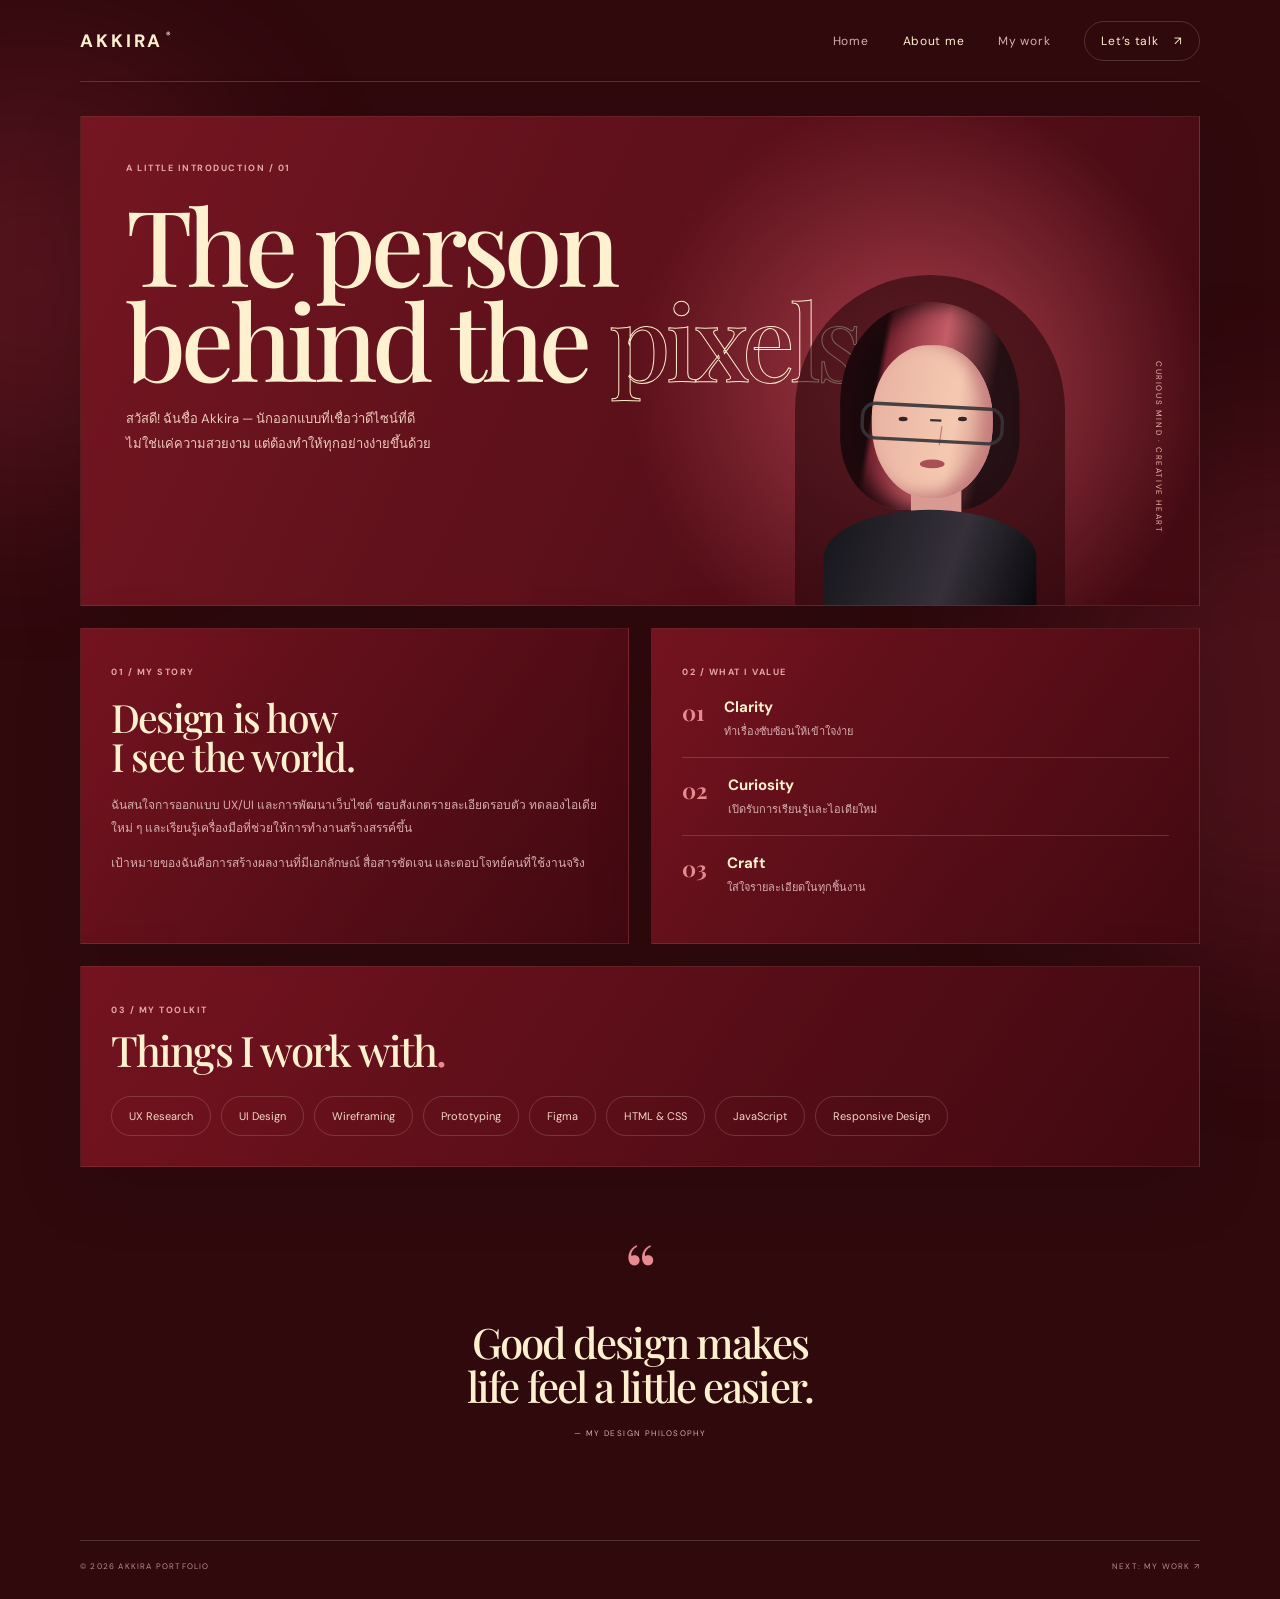
==== about.html @ fddb9ac8 "Add files via upload" ====
<!DOCTYPE html>
<html lang="th">
<head>
  <meta charset="UTF-8"><meta name="viewport" content="width=device-width, initial-scale=1.0">
  <title>About me — Akkira</title>
  <link rel="preconnect" href="https://fonts.googleapis.com"><link rel="preconnect" href="https://fonts.gstatic.com" crossorigin>
  <link href="https://fonts.googleapis.com/css2?family=DM+Sans:wght@400;500;600;700;800&family=Playfair+Display:wght@500;600;700;800&display=swap" rel="stylesheet"><link rel="stylesheet" href="style.css">
</head>
<body><div class="ambient ambient-one"></div><div class="ambient ambient-two"></div>
<header class="site-header"><a class="brand" href="index.html">AKKIRA<span>®</span></a><button class="menu-toggle" aria-label="เปิดเมนู" aria-expanded="false">☰</button><nav class="nav"><a href="index.html">Home</a><a class="active" href="about.html">About me</a><a href="mywork.html">My work</a><a class="nav-contact" href="index.html#contact">Let’s talk <span>↗</span></a></nav></header>
<main class="container">
  <section class="page-hero panel about-hero"><div class="section-kicker">A LITTLE INTRODUCTION / 01</div><h1 class="serif">The person<br>behind the <em>pixels.</em></h1><p>สวัสดี! ฉันชื่อ Akkira — นักออกแบบที่เชื่อว่าดีไซน์ที่ดี<br>ไม่ใช่แค่ความสวยงาม แต่ต้องทำให้ทุกอย่างง่ายขึ้นด้วย</p><div class="about-portrait"><div class="portrait large"><div class="portrait-hair"></div><div class="portrait-face"><i class="eye eye-left"></i><i class="eye eye-right"></i><i class="nose"></i><i class="lips"></i></div><div class="portrait-neck"></div><div class="portrait-shirt"></div><div class="portrait-glasses"></div></div></div><span class="side-note">CURIOUS MIND · CREATIVE HEART</span></section>
  <section class="about-columns"><article class="panel bio-card"><span class="section-kicker">01 / MY STORY</span><h2 class="serif">Design is how<br>I see the world.</h2><p>ฉันสนใจการออกแบบ UX/UI และการพัฒนาเว็บไซต์ ชอบสังเกตรายละเอียดรอบตัว ทดลองไอเดียใหม่ ๆ และเรียนรู้เครื่องมือที่ช่วยให้การทำงานสร้างสรรค์ขึ้น</p><p>เป้าหมายของฉันคือการสร้างผลงานที่มีเอกลักษณ์ สื่อสารชัดเจน และตอบโจทย์คนที่ใช้งานจริง</p></article><article class="panel values-card"><span class="section-kicker">02 / WHAT I VALUE</span><div class="value-row"><b>01</b><div><h3>Clarity</h3><p>ทำเรื่องซับซ้อนให้เข้าใจง่าย</p></div></div><div class="value-row"><b>02</b><div><h3>Curiosity</h3><p>เปิดรับการเรียนรู้และไอเดียใหม่</p></div></div><div class="value-row"><b>03</b><div><h3>Craft</h3><p>ใส่ใจรายละเอียดในทุกชิ้นงาน</p></div></div></article></section>
  <section class="panel skills-panel"><span class="section-kicker">03 / MY TOOLKIT</span><h2 class="serif">Things I work with<span>.</span></h2><div class="skill-tags"><span>UX Research</span><span>UI Design</span><span>Wireframing</span><span>Prototyping</span><span>Figma</span><span>HTML & CSS</span><span>JavaScript</span><span>Responsive Design</span></div></section>
  <section class="quote-panel"><span>“</span><h2 class="serif">Good design makes<br>life feel a little easier.</h2><small>— MY DESIGN PHILOSOPHY</small></section>
</main><footer><span>© 2026 AKKIRA PORTFOLIO</span><span><a href="mywork.html">NEXT: MY WORK ↗</a></span></footer><script src="script.js"></script></body></html>
---- style.css ----
/* AKKIRA PORTFOLIO — shared styles */
:root{--bg:#30090d;--bg2:#490d14;--panel:#560e18;--panel2:#6e1420;--cream:#fff0cf;--pink:#e78b91;--muted:#d7aeb0;--line:rgba(255,239,214,.17);--sans:'DM Sans',sans-serif;--serif:'Playfair Display',serif}
*{box-sizing:border-box}html{scroll-behavior:smooth}body{margin:0;background:var(--bg);color:var(--cream);font-family:var(--sans);overflow-x:hidden}a{color:inherit;text-decoration:none}.ambient{position:fixed;z-index:-1;pointer-events:none;border-radius:50%;filter:blur(90px);opacity:.3}.ambient-one{width:420px;height:420px;background:#a52c43;top:8%;left:-180px}.ambient-two{width:520px;height:520px;background:#8b2637;right:-260px;top:50%}.container{width:min(1120px,calc(100% - 48px));margin:auto}.site-header{height:82px;width:min(1120px,calc(100% - 48px));margin:auto;display:flex;align-items:center;justify-content:space-between;border-bottom:1px solid var(--line);position:relative;z-index:5}.brand{font-weight:800;letter-spacing:.16em;font-size:18px}.brand span{font-size:9px;vertical-align:top;margin-left:3px}.nav{display:flex;align-items:center;gap:34px;font-size:12px;color:var(--muted);letter-spacing:.06em}.nav a{transition:.2s}.nav a:hover,.nav a.active{color:var(--cream)}.nav-contact{border:1px solid var(--line);padding:11px 16px;border-radius:30px;color:var(--cream)!important}.nav-contact span{margin-left:12px}.menu-toggle{display:none;background:none;border:0;color:var(--cream);font-size:24px}.panel{background:linear-gradient(125deg,rgba(119,20,33,.96),rgba(66,9,17,.97));border:1px solid rgba(255,232,207,.08);box-shadow:0 22px 65px rgba(0,0,0,.13);position:relative;overflow:hidden}.hero{margin-top:34px;min-height:580px;padding:28px 34px 20px;background:radial-gradient(ellipse at 55% 55%,#b64c5a 0,transparent 42%),linear-gradient(115deg,#71121d,#4b0b12 70%)}.hero-topline,.hero-bottom{display:flex;justify-content:space-between;font-size:9px;letter-spacing:.16em;color:#f3c6b6;position:relative;z-index:2}.hero-word{font-family:var(--serif);font-size:clamp(100px,19vw,220px);letter-spacing:-.09em;line-height:.9;color:#290508;white-space:nowrap;margin:22px 0 0 -12px}.hero-copy{height:290px;display:flex;align-items:center;justify-content:space-between;position:relative}.hero-skills{display:flex;flex-direction:column;gap:2px;font-size:clamp(22px,3.4vw,38px);font-weight:800;line-height:1.05;z-index:2}.portrait-wrap{position:absolute;left:50%;bottom:-2px;transform:translateX(-50%);height:315px;width:300px;display:flex;justify-content:center;align-items:end}.portrait-orbit{position:absolute;width:275px;height:275px;border:1px solid rgba(255,235,204,.38);border-radius:50%;bottom:0}.portrait{position:relative;width:190px;height:270px;z-index:1}.portrait-hair{position:absolute;z-index:1;left:15px;top:0;width:160px;height:185px;border-radius:48% 48% 35% 35%;background:linear-gradient(100deg,#17090c 0 23%,#7d2633 26%,#c45d67 52%,#251015 78%);box-shadow:inset 14px 0 18px #21090e}.portrait-face{position:absolute;z-index:2;left:43px;top:38px;width:108px;height:137px;border-radius:47% 48% 48% 48%;background:linear-gradient(100deg,#e8b0a1,#f5c9b1 65%,#c98783);box-shadow:inset -9px -4px 14px #c47c7c}.eye{position:absolute;top:64px;width:8px;height:4px;border-radius:50%;background:#34252a}.eye-left{left:24px}.eye-right{right:23px}.nose{position:absolute;left:54px;top:72px;width:8px;height:17px;border-right:1px solid #bd7776;transform:rotate(8deg)}.lips{position:absolute;left:43px;top:102px;width:22px;height:8px;border-radius:50%;background:#a94f55}.portrait-neck{position:absolute;z-index:1;top:157px;left:78px;width:45px;height:55px;background:#d99b91}.portrait-shirt{position:absolute;z-index:2;bottom:0;left:0;width:190px;height:85px;border-radius:65% 65% 0 0;background:linear-gradient(110deg,#16151b,#353039 60%,#09090d)}.portrait-glasses{position:absolute;z-index:3;top:91px;left:33px;width:128px;height:34px;border:3px solid rgba(55,51,56,.9);border-radius:13px;transform:rotate(3deg)}.portrait-glasses:after{content:"";position:absolute;left:59px;top:10px;width:10px;border-top:2px solid #393039}.hero-title{margin-left:auto;align-self:center;z-index:2;text-align:right;font-size:clamp(48px,8vw,82px);line-height:.82;letter-spacing:-.07em;font-weight:800}.hero-title small{display:block;font-size:10px;letter-spacing:.12em;margin-bottom:12px}.hero-title em{font-style:normal;color:transparent;-webkit-text-stroke:1px var(--cream)}.hero-bottom{margin-top:8px}.intro-grid{display:grid;grid-template-columns:1fr 1fr;gap:22px;margin-top:22px}.intro-grid>.panel{min-height:245px;padding:25px}.section-kicker{font-size:9px;letter-spacing:.17em;color:#e6a8a5;font-weight:700}.mini-profile{display:flex;align-items:center;gap:22px;margin-top:18px}.avatar-art{width:115px;height:145px;flex:none;position:relative;background:linear-gradient(140deg,#8e2938,#25080d);border-radius:4px;overflow:hidden}.avatar-face{position:absolute;width:53px;height:70px;background:#e8b09e;border-radius:48%;top:24px;left:32px;box-shadow:0 -9px 0 5px #331016}.avatar-body{position:absolute;bottom:-12px;left:12px;width:90px;height:68px;border-radius:50% 50% 0 0;background:#15141a}.mini-profile h2{font-family:var(--serif);font-size:26px;margin:0 0 7px}.mini-profile p,.contact-panel p{font-size:12px;line-height:1.8;color:var(--muted)}.text-link{font-size:9px;letter-spacing:.12em;font-weight:800;border-bottom:1px solid var(--pink);padding-bottom:5px;display:inline-block;margin-top:8px}.serif{font-family:var(--serif);font-weight:500;letter-spacing:-.045em}.process-preview h2{font-size:34px;line-height:1;margin:15px 0}.process-list{display:grid;grid-template-columns:repeat(3,1fr);gap:12px}.process-list div{border-top:1px solid var(--line);padding-top:10px}.process-list b{font-size:10px;color:var(--pink);display:block}.process-list span{display:block;font-size:10px;font-weight:800;margin:6px 0}.process-list small{font-size:9px;line-height:1.5;color:var(--muted)}.work-section{padding:80px 0}.section-heading{display:flex;align-items:end;justify-content:space-between;margin-bottom:28px}.section-heading h2,.skills-panel h2{font-size:52px;line-height:.98;margin:12px 0 0}.section-heading h2 span,.skills-panel h2 span,.contact-strip h2 span{color:var(--pink)}.project-grid{display:grid;grid-template-columns:1.5fr 1fr;gap:22px}.project-card{min-width:0}.mock-browser,.mock-phone{height:285px;background:linear-gradient(135deg,#d78b89,#6d1a2a);padding:12px;position:relative;overflow:hidden}.browser-bar{height:23px;background:#2c1115;border-radius:4px;display:flex;align-items:center;gap:5px;padding:0 8px;font-size:8px;color:#d8b4aa}.browser-bar i{width:5px;height:5px;border-radius:50%;background:#d48a87}.browser-bar span{margin-left:10px}.mock-content{height:calc(100% - 23px);padding:30px;background:linear-gradient(90deg,rgba(32,7,11,.8),rgba(32,7,11,.1)),radial-gradient(circle at 80% 50%,#f3c7a8,transparent 30%)}.mock-content small{font-size:8px;letter-spacing:.2em}.mock-content b{display:block;font-family:var(--serif);font-size:clamp(35px,5vw,62px);line-height:.95;margin-top:25px}.mock-pill{margin-top:22px;border:1px solid #f5dfc6;border-radius:20px;display:inline-block;padding:8px 13px;font-size:8px}.mock-phone{background:linear-gradient(145deg,#edc4b1,#8e3545);display:flex;flex-direction:column;align-items:center;justify-content:center;color:#3a0b12}.phone-top{font-family:var(--serif);font-size:25px}.phone-circle{width:100px;height:100px;border-radius:50%;background:#f8e4c9;display:grid;place-items:center;font-size:45px;margin:14px}.mock-phone b{text-align:center;font-family:var(--serif);font-size:23px}.phone-lines{width:55%;height:5px;border-radius:9px;background:#9b5960;margin-top:20px}.project-meta{display:flex;justify-content:space-between;padding:13px 2px;font-size:10px}.project-meta span{color:var(--muted);font-size:8px;letter-spacing:.1em}.contact-panel{min-height:330px;padding:38px;display:flex;align-items:center;justify-content:space-between;background:radial-gradient(circle at 72% 55%,#b64c5a,transparent 34%),linear-gradient(110deg,#8a1e2c,#4c0b13)}.contact-panel h2{font-size:55px;line-height:.95;margin:15px 0}.contact-orb{width:210px;height:210px;border-radius:50%;background:#33070c;border:1px solid rgba(255,239,214,.4);display:grid;place-items:center;text-align:center;font-family:var(--serif);font-size:26px;line-height:1.1;transform:rotate(-10deg)}.contact-foot{position:absolute;bottom:17px;left:38px;right:38px;display:flex;justify-content:space-between;font-size:8px;letter-spacing:.12em;color:#e7b5ae}.button{display:inline-block;padding:13px 20px;border-radius:30px;font-size:9px;font-weight:800;letter-spacing:.1em}.button-light{background:var(--cream);color:#3a0a10}.contact-panel .button{margin-top:10px}footer{width:min(1120px,calc(100% - 48px));margin:24px auto 0;padding:20px 0 28px;border-top:1px solid var(--line);display:flex;justify-content:space-between;font-size:8px;letter-spacing:.15em;color:#bd8b8e}
/* About + work pages */
.page-hero{margin-top:34px;min-height:410px;padding:45px;background:radial-gradient(circle at 75% 55%,#a83e4c,transparent 33%),linear-gradient(115deg,#751622,#420a12)}.page-hero h1{font-size:clamp(58px,9vw,105px);line-height:.9;margin:22px 0}.page-hero h1 em{color:transparent;-webkit-text-stroke:1px var(--cream);font-style:normal}.page-hero p{font-size:13px;line-height:1.9;color:#f0c9bc}.about-hero{min-height:490px}.about-portrait{position:absolute;right:12%;bottom:0;width:270px;height:330px;border-radius:150px 150px 0 0;background:rgba(40,5,10,.6);display:flex;align-items:end;justify-content:center;overflow:hidden}.portrait.large{transform:scale(1.12);transform-origin:bottom center}.side-note{position:absolute;right:35px;top:50%;writing-mode:vertical-rl;font-size:8px;letter-spacing:.2em;color:#efb5ad}.about-columns{display:grid;grid-template-columns:1fr 1fr;gap:22px;margin-top:22px}.bio-card,.values-card,.skills-panel{padding:30px}.bio-card h2,.values-card h2{font-size:39px;line-height:1;margin:18px 0}.bio-card p{font-size:12px;color:var(--muted);line-height:1.9}.value-row{display:flex;gap:20px;border-bottom:1px solid var(--line);padding:17px 0}.value-row:last-child{border:0}.value-row>b{font-family:var(--serif);font-size:22px;color:var(--pink)}.value-row h3{font-size:15px;margin:0 0 5px}.value-row p{font-size:11px;color:var(--muted);margin:0}.skills-panel{margin-top:22px}.skills-panel h2{font-size:42px;margin-bottom:25px}.skill-tags{display:flex;gap:10px;flex-wrap:wrap}.skill-tags span{border:1px solid var(--line);border-radius:30px;padding:12px 17px;font-size:11px;color:#f3d9c7}.quote-panel{text-align:center;padding:75px 20px}.quote-panel>span{font-family:var(--serif);font-size:80px;color:var(--pink);line-height:.7}.quote-panel h2{font-size:42px;line-height:1.05;margin:12px}.quote-panel small{font-size:8px;letter-spacing:.18em;color:var(--muted)}.work-hero{min-height:350px}.work-hero h1{font-size:100px}.work-stamp{position:absolute;right:9%;top:30%;width:130px;height:130px;border:1px solid var(--cream);border-radius:50%;display:grid;place-items:center;text-align:center;font-family:var(--serif);font-size:18px;line-height:1.1;transform:rotate(12deg)}.filter-row{display:flex;justify-content:space-between;align-items:center;margin:48px 0 20px}.filters{display:flex;gap:8px;flex-wrap:wrap}.filter{background:transparent;color:var(--muted);border:1px solid var(--line);border-radius:30px;padding:9px 14px;font-size:8px;letter-spacing:.1em;cursor:pointer}.filter.active,.filter:hover{background:var(--cream);color:#3a0a10}.works-grid{display:grid;grid-template-columns:1fr 1fr;gap:28px 22px}.work-item{min-width:0}.work-visual{height:300px;position:relative;overflow:hidden;padding:22px}.visual-atelier{background:linear-gradient(135deg,#dba39a,#601421);color:#350a10}.visual-nav,.noir-top{display:flex;justify-content:space-between;font-size:9px;letter-spacing:.14em}.visual-big{font-family:var(--serif);font-size:clamp(45px,7vw,76px);line-height:.9;margin:55px 0 0 10px}.visual-big i,.noir-title i,.travel-title i,.editorial-title i{color:transparent;-webkit-text-stroke:1px currentColor}.visual-bottom{position:absolute;bottom:20px;left:22px;font-size:8px;letter-spacing:.16em}.visual-mood{background:linear-gradient(140deg,#f1d5ba,#d98283);color:#48111a;text-align:center}.mood-label{font-family:var(--serif);font-size:42px;line-height:.8;text-align:left}.mood-sun{width:145px;height:145px;border-radius:50%;background:#fff0d4;margin:12px auto;display:grid;place-items:center;font-size:70px;color:#bb6d71}.mood-bottom{font-size:8px;letter-spacing:.18em}.visual-noir{background:linear-gradient(130deg,#101216,#33323a);color:#eee0cf}.noir-title{font-family:var(--serif);font-size:54px;line-height:.85;margin:45px 0 0 12px}.film-strip{position:absolute;bottom:18px;left:22px;right:22px;display:flex;gap:5px}.film-strip i{height:42px;flex:1;background:linear-gradient(145deg,#a85a50,#1c1c22);border:3px solid #eee0cf}.visual-brand{background:#e6d5c4;color:#301016}.brand-mark{font-family:var(--serif);font-size:125px;line-height:.8;position:absolute;right:24px;top:20px;color:#8f3942}.brand-title{font-weight:800;font-size:30px;letter-spacing:.1em;position:absolute;left:24px;bottom:55px}.brand-sub{position:absolute;bottom:20px;left:24px;font-size:8px;letter-spacing:.18em}.visual-travel{background:linear-gradient(140deg,#e7a18c,#8e3b49);color:#360b13}.travel-top{font-size:9px;letter-spacing:.2em}.travel-title{font-family:var(--serif);font-size:48px;line-height:.9;margin-top:40px}.travel-cards{display:flex;gap:6px;position:absolute;bottom:20px;left:20px;right:20px}.travel-cards span{flex:1;background:rgba(255,239,214,.65);padding:22px 6px 8px;font-size:7px}.visual-editorial{background:radial-gradient(circle at 75% 50%,#b64c5a,transparent 35%),#4b0c15}.editorial-small{font-size:8px;letter-spacing:.15em}.editorial-title{font-family:var(--serif);font-size:60px;line-height:.85;margin:48px 0 0 15px}.editorial-circle{position:absolute;right:28px;top:70px;width:120px;height:120px;border:1px solid #f4d7bb;border-radius:50%}.editorial-footer{position:absolute;bottom:18px;left:22px;font-size:8px;letter-spacing:.16em}.work-info{display:flex;justify-content:space-between;padding:13px 1px}.work-info span{font-size:8px;letter-spacing:.15em;color:#e5a6a4}.work-info h2{font-family:var(--serif);font-size:23px;font-weight:500;margin:4px 0}.work-info p{font-size:10px;color:var(--muted);margin:0}.work-info>b{font-size:9px;color:var(--muted);font-weight:500}.contact-strip{margin:55px 0 0;padding:32px;display:flex;justify-content:space-between;align-items:center}.contact-strip h2{font-size:46px;line-height:.9;margin:12px 0 0}
@media(max-width:700px){.container,.site-header,footer{width:calc(100% - 28px)}.site-header{height:68px}.menu-toggle{display:block}.nav{display:none;position:absolute;top:67px;left:0;right:0;background:#400a11;padding:20px;flex-direction:column;align-items:stretch;gap:18px;border:1px solid var(--line)}.nav.open{display:flex}.nav-contact{text-align:center}.hero{margin-top:18px;padding:20px 18px 16px;min-height:470px}.hero-word{font-size:clamp(75px,19vw,130px);margin-top:38px}.hero-copy{height:250px}.portrait-wrap{height:250px;width:220px;transform:translateX(-48%) scale(.78);transform-origin:bottom center}.hero-skills{font-size:23px}.hero-title{font-size:clamp(38px,9vw,56px);align-self:flex-start;margin-top:65px}.hero-title small{font-size:8px}.hero-bottom{font-size:7px;letter-spacing:.06em;gap:8px}.intro-grid,.about-columns,.project-grid,.works-grid{grid-template-columns:1fr}.intro-grid>.panel{min-height:220px}.process-list{gap:7px}.process-list small{font-size:8px}.section-heading h2{font-size:42px}.work-section{padding:55px 0}.project-grid{gap:12px}.mock-browser,.mock-phone{height:250px}.contact-panel{padding:26px;min-height:410px;align-items:flex-start}.contact-panel h2{font-size:44px}.contact-orb{width:135px;height:135px;font-size:17px;position:absolute;right:20px;bottom:60px}.contact-foot{left:20px;right:20px;font-size:6px;gap:10px}.page-hero{padding:28px 22px;margin-top:18px}.page-hero h1{font-size:58px}.about-hero{min-height:590px}.about-hero p{font-size:11px;position:relative;z-index:2}.about-portrait{right:50%;transform:translateX(50%);width:230px;height:285px}.side-note{right:15px;top:45%;font-size:7px}.bio-card,.values-card,.skills-panel{padding:23px}.skills-panel h2{font-size:34px}.quote-panel h2{font-size:32px}.work-hero{min-height:360px}.work-hero h1{font-size:75px}.work-stamp{width:95px;height:95px;font-size:14px;right:8%;top:43%}.filter-row{align-items:flex-start;flex-direction:column;gap:15px;margin:35px 0 18px}.filters{gap:6px}.filter{padding:8px 10px;font-size:7px}.work-visual{height:270px}.contact-strip{padding:24px;gap:15px;align-items:flex-end}.contact-strip h2{font-size:37px}.contact-strip .button{font-size:7px;padding:11px 13px}footer{font-size:7px}}
@media(min-width:701px) and (max-width:900px){.hero-word{font-size:17vw}.portrait-wrap{transform:translateX(-50%) scale(.85);transform-origin:bottom}.hero-title{font-size:65px}.about-portrait{right:5%}}
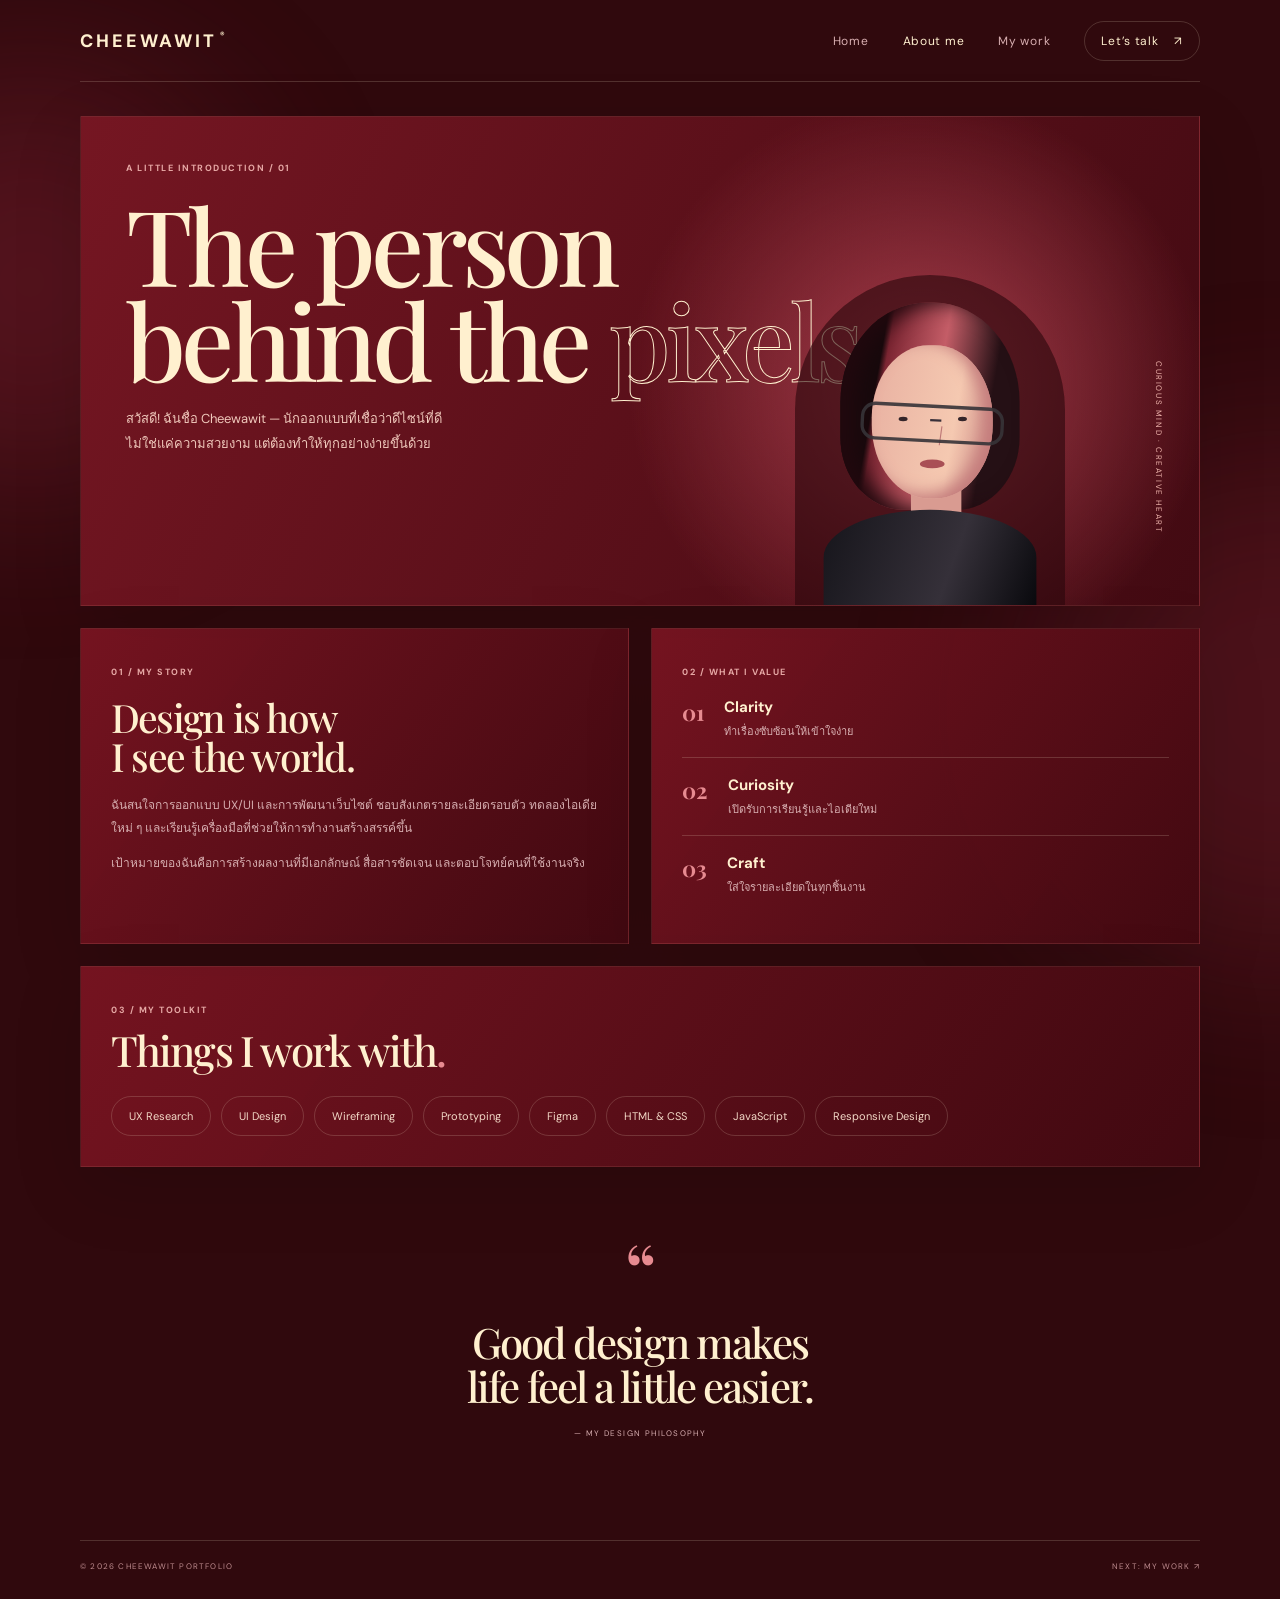
==== commit c9f45179: "Update about.html" ====
--- a/about.html
+++ b/about.html
@@ -2,15 +2,15 @@
 <html lang="th">
 <head>
   <meta charset="UTF-8"><meta name="viewport" content="width=device-width, initial-scale=1.0">
-  <title>About me — Akkira</title>
+  <title>About me — Cheewawit</title>
   <link rel="preconnect" href="https://fonts.googleapis.com"><link rel="preconnect" href="https://fonts.gstatic.com" crossorigin>
   <link href="https://fonts.googleapis.com/css2?family=DM+Sans:wght@400;500;600;700;800&family=Playfair+Display:wght@500;600;700;800&display=swap" rel="stylesheet"><link rel="stylesheet" href="style.css">
 </head>
 <body><div class="ambient ambient-one"></div><div class="ambient ambient-two"></div>
-<header class="site-header"><a class="brand" href="index.html">AKKIRA<span>®</span></a><button class="menu-toggle" aria-label="เปิดเมนู" aria-expanded="false">☰</button><nav class="nav"><a href="index.html">Home</a><a class="active" href="about.html">About me</a><a href="mywork.html">My work</a><a class="nav-contact" href="index.html#contact">Let’s talk <span>↗</span></a></nav></header>
+<header class="site-header"><a class="brand" href="index.html">CHEEWAWIT<span>®</span></a><button class="menu-toggle" aria-label="เปิดเมนู" aria-expanded="false">☰</button><nav class="nav"><a href="index.html">Home</a><a class="active" href="about.html">About me</a><a href="mywork.html">My work</a><a class="nav-contact" href="index.html#contact">Let’s talk <span>↗</span></a></nav></header>
 <main class="container">
-  <section class="page-hero panel about-hero"><div class="section-kicker">A LITTLE INTRODUCTION / 01</div><h1 class="serif">The person<br>behind the <em>pixels.</em></h1><p>สวัสดี! ฉันชื่อ Akkira — นักออกแบบที่เชื่อว่าดีไซน์ที่ดี<br>ไม่ใช่แค่ความสวยงาม แต่ต้องทำให้ทุกอย่างง่ายขึ้นด้วย</p><div class="about-portrait"><div class="portrait large"><div class="portrait-hair"></div><div class="portrait-face"><i class="eye eye-left"></i><i class="eye eye-right"></i><i class="nose"></i><i class="lips"></i></div><div class="portrait-neck"></div><div class="portrait-shirt"></div><div class="portrait-glasses"></div></div></div><span class="side-note">CURIOUS MIND · CREATIVE HEART</span></section>
+  <section class="page-hero panel about-hero"><div class="section-kicker">A LITTLE INTRODUCTION / 01</div><h1 class="serif">The person<br>behind the <em>pixels.</em></h1><p>สวัสดี! ฉันชื่อ Cheewawit — นักออกแบบที่เชื่อว่าดีไซน์ที่ดี<br>ไม่ใช่แค่ความสวยงาม แต่ต้องทำให้ทุกอย่างง่ายขึ้นด้วย</p><div class="about-portrait"><div class="portrait large"><div class="portrait-hair"></div><div class="portrait-face"><i class="eye eye-left"></i><i class="eye eye-right"></i><i class="nose"></i><i class="lips"></i></div><div class="portrait-neck"></div><div class="portrait-shirt"></div><div class="portrait-glasses"></div></div></div><span class="side-note">CURIOUS MIND · CREATIVE HEART</span></section>
   <section class="about-columns"><article class="panel bio-card"><span class="section-kicker">01 / MY STORY</span><h2 class="serif">Design is how<br>I see the world.</h2><p>ฉันสนใจการออกแบบ UX/UI และการพัฒนาเว็บไซต์ ชอบสังเกตรายละเอียดรอบตัว ทดลองไอเดียใหม่ ๆ และเรียนรู้เครื่องมือที่ช่วยให้การทำงานสร้างสรรค์ขึ้น</p><p>เป้าหมายของฉันคือการสร้างผลงานที่มีเอกลักษณ์ สื่อสารชัดเจน และตอบโจทย์คนที่ใช้งานจริง</p></article><article class="panel values-card"><span class="section-kicker">02 / WHAT I VALUE</span><div class="value-row"><b>01</b><div><h3>Clarity</h3><p>ทำเรื่องซับซ้อนให้เข้าใจง่าย</p></div></div><div class="value-row"><b>02</b><div><h3>Curiosity</h3><p>เปิดรับการเรียนรู้และไอเดียใหม่</p></div></div><div class="value-row"><b>03</b><div><h3>Craft</h3><p>ใส่ใจรายละเอียดในทุกชิ้นงาน</p></div></div></article></section>
   <section class="panel skills-panel"><span class="section-kicker">03 / MY TOOLKIT</span><h2 class="serif">Things I work with<span>.</span></h2><div class="skill-tags"><span>UX Research</span><span>UI Design</span><span>Wireframing</span><span>Prototyping</span><span>Figma</span><span>HTML & CSS</span><span>JavaScript</span><span>Responsive Design</span></div></section>
   <section class="quote-panel"><span>“</span><h2 class="serif">Good design makes<br>life feel a little easier.</h2><small>— MY DESIGN PHILOSOPHY</small></section>
-</main><footer><span>© 2026 AKKIRA PORTFOLIO</span><span><a href="mywork.html">NEXT: MY WORK ↗</a></span></footer><script src="script.js"></script></body></html>+</main><footer><span>© 2026 CHEEWAWIT PORTFOLIO</span><span><a href="mywork.html">NEXT: MY WORK ↗</a></span></footer><script src="script.js"></script></body></html>
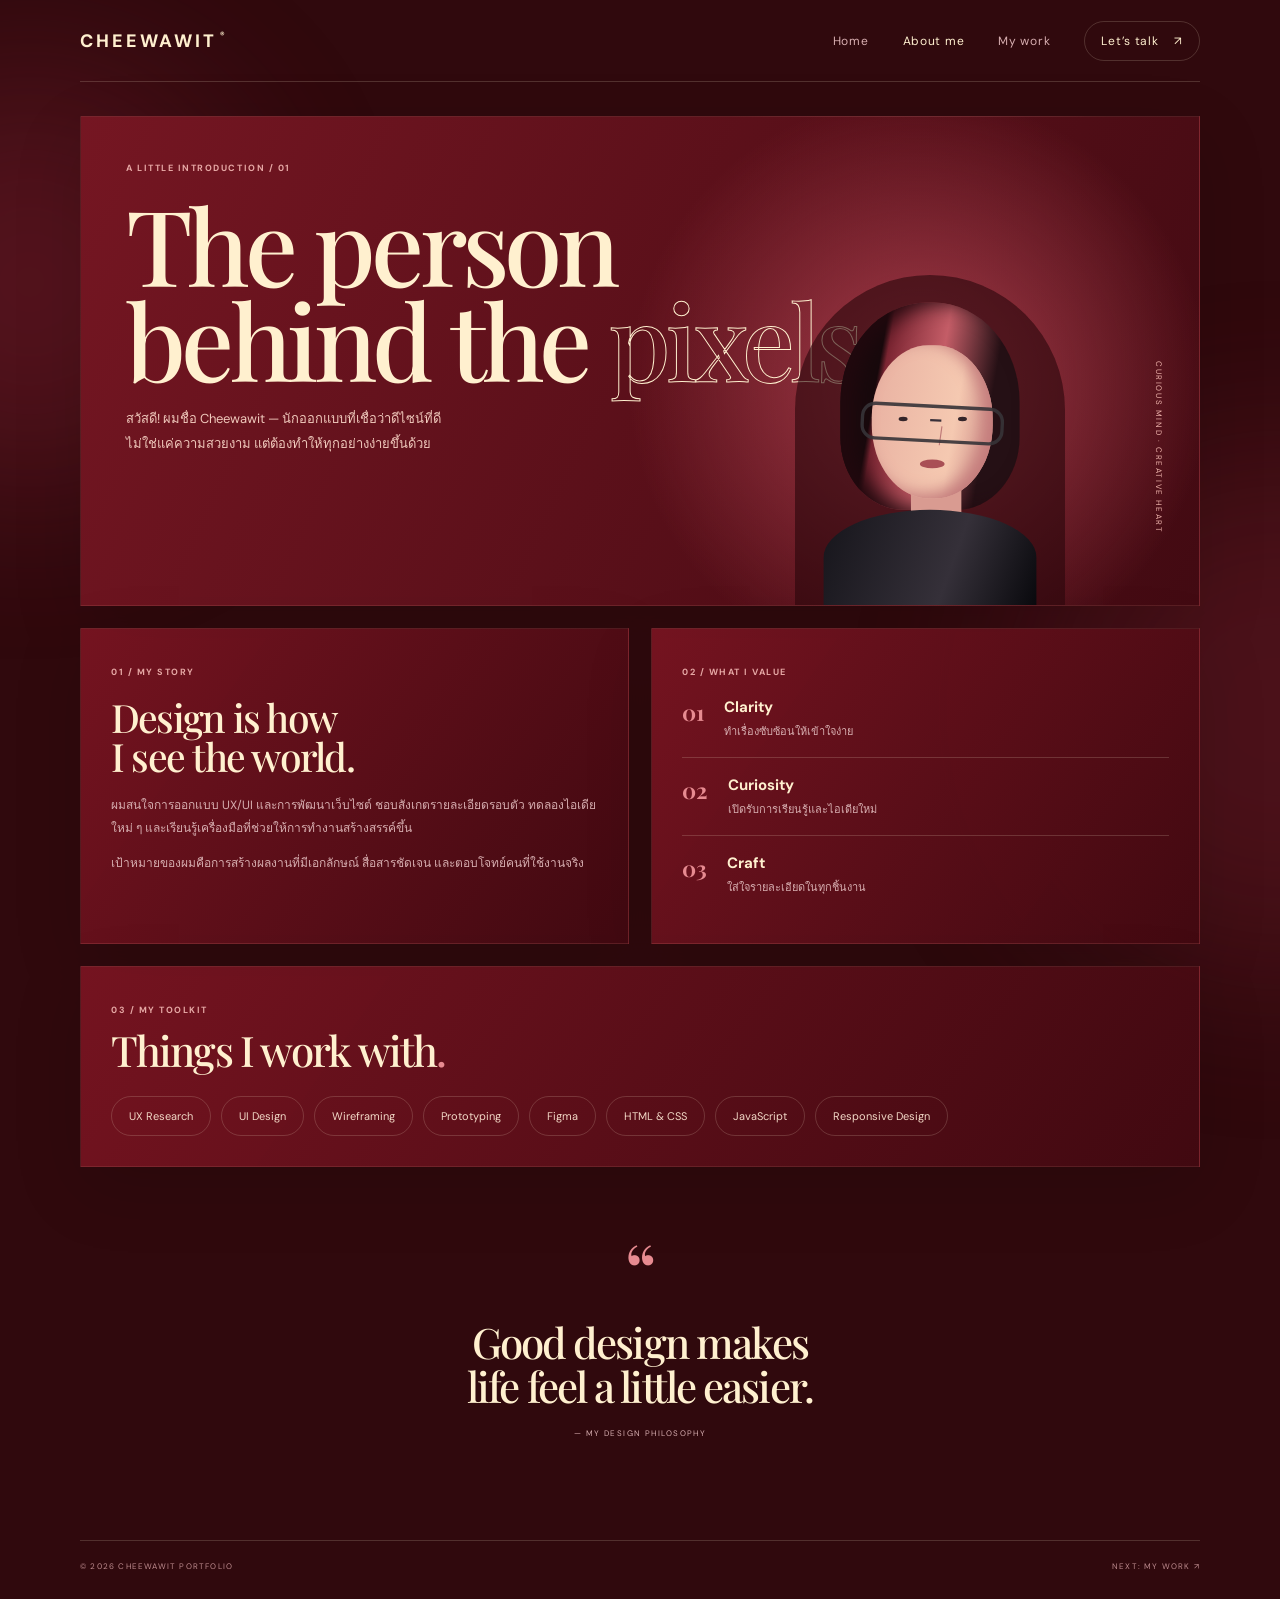
==== commit 8f0d7cae: "Update about.html" ====
--- a/about.html
+++ b/about.html
@@ -9,8 +9,8 @@
 <body><div class="ambient ambient-one"></div><div class="ambient ambient-two"></div>
 <header class="site-header"><a class="brand" href="index.html">CHEEWAWIT<span>®</span></a><button class="menu-toggle" aria-label="เปิดเมนู" aria-expanded="false">☰</button><nav class="nav"><a href="index.html">Home</a><a class="active" href="about.html">About me</a><a href="mywork.html">My work</a><a class="nav-contact" href="index.html#contact">Let’s talk <span>↗</span></a></nav></header>
 <main class="container">
-  <section class="page-hero panel about-hero"><div class="section-kicker">A LITTLE INTRODUCTION / 01</div><h1 class="serif">The person<br>behind the <em>pixels.</em></h1><p>สวัสดี! ฉันชื่อ Cheewawit — นักออกแบบที่เชื่อว่าดีไซน์ที่ดี<br>ไม่ใช่แค่ความสวยงาม แต่ต้องทำให้ทุกอย่างง่ายขึ้นด้วย</p><div class="about-portrait"><div class="portrait large"><div class="portrait-hair"></div><div class="portrait-face"><i class="eye eye-left"></i><i class="eye eye-right"></i><i class="nose"></i><i class="lips"></i></div><div class="portrait-neck"></div><div class="portrait-shirt"></div><div class="portrait-glasses"></div></div></div><span class="side-note">CURIOUS MIND · CREATIVE HEART</span></section>
-  <section class="about-columns"><article class="panel bio-card"><span class="section-kicker">01 / MY STORY</span><h2 class="serif">Design is how<br>I see the world.</h2><p>ฉันสนใจการออกแบบ UX/UI และการพัฒนาเว็บไซต์ ชอบสังเกตรายละเอียดรอบตัว ทดลองไอเดียใหม่ ๆ และเรียนรู้เครื่องมือที่ช่วยให้การทำงานสร้างสรรค์ขึ้น</p><p>เป้าหมายของฉันคือการสร้างผลงานที่มีเอกลักษณ์ สื่อสารชัดเจน และตอบโจทย์คนที่ใช้งานจริง</p></article><article class="panel values-card"><span class="section-kicker">02 / WHAT I VALUE</span><div class="value-row"><b>01</b><div><h3>Clarity</h3><p>ทำเรื่องซับซ้อนให้เข้าใจง่าย</p></div></div><div class="value-row"><b>02</b><div><h3>Curiosity</h3><p>เปิดรับการเรียนรู้และไอเดียใหม่</p></div></div><div class="value-row"><b>03</b><div><h3>Craft</h3><p>ใส่ใจรายละเอียดในทุกชิ้นงาน</p></div></div></article></section>
+  <section class="page-hero panel about-hero"><div class="section-kicker">A LITTLE INTRODUCTION / 01</div><h1 class="serif">The person<br>behind the <em>pixels.</em></h1><p>สวัสดี! ผมชื่อ Cheewawit — นักออกแบบที่เชื่อว่าดีไซน์ที่ดี<br>ไม่ใช่แค่ความสวยงาม แต่ต้องทำให้ทุกอย่างง่ายขึ้นด้วย</p><div class="about-portrait"><div class="portrait large"><div class="portrait-hair"></div><div class="portrait-face"><i class="eye eye-left"></i><i class="eye eye-right"></i><i class="nose"></i><i class="lips"></i></div><div class="portrait-neck"></div><div class="portrait-shirt"></div><div class="portrait-glasses"></div></div></div><span class="side-note">CURIOUS MIND · CREATIVE HEART</span></section>
+  <section class="about-columns"><article class="panel bio-card"><span class="section-kicker">01 / MY STORY</span><h2 class="serif">Design is how<br>I see the world.</h2><p>ผมสนใจการออกแบบ UX/UI และการพัฒนาเว็บไซต์ ชอบสังเกตรายละเอียดรอบตัว ทดลองไอเดียใหม่ ๆ และเรียนรู้เครื่องมือที่ช่วยให้การทำงานสร้างสรรค์ขึ้น</p><p>เป้าหมายของผมคือการสร้างผลงานที่มีเอกลักษณ์ สื่อสารชัดเจน และตอบโจทย์คนที่ใช้งานจริง</p></article><article class="panel values-card"><span class="section-kicker">02 / WHAT I VALUE</span><div class="value-row"><b>01</b><div><h3>Clarity</h3><p>ทำเรื่องซับซ้อนให้เข้าใจง่าย</p></div></div><div class="value-row"><b>02</b><div><h3>Curiosity</h3><p>เปิดรับการเรียนรู้และไอเดียใหม่</p></div></div><div class="value-row"><b>03</b><div><h3>Craft</h3><p>ใส่ใจรายละเอียดในทุกชิ้นงาน</p></div></div></article></section>
   <section class="panel skills-panel"><span class="section-kicker">03 / MY TOOLKIT</span><h2 class="serif">Things I work with<span>.</span></h2><div class="skill-tags"><span>UX Research</span><span>UI Design</span><span>Wireframing</span><span>Prototyping</span><span>Figma</span><span>HTML & CSS</span><span>JavaScript</span><span>Responsive Design</span></div></section>
   <section class="quote-panel"><span>“</span><h2 class="serif">Good design makes<br>life feel a little easier.</h2><small>— MY DESIGN PHILOSOPHY</small></section>
 </main><footer><span>© 2026 CHEEWAWIT PORTFOLIO</span><span><a href="mywork.html">NEXT: MY WORK ↗</a></span></footer><script src="script.js"></script></body></html>
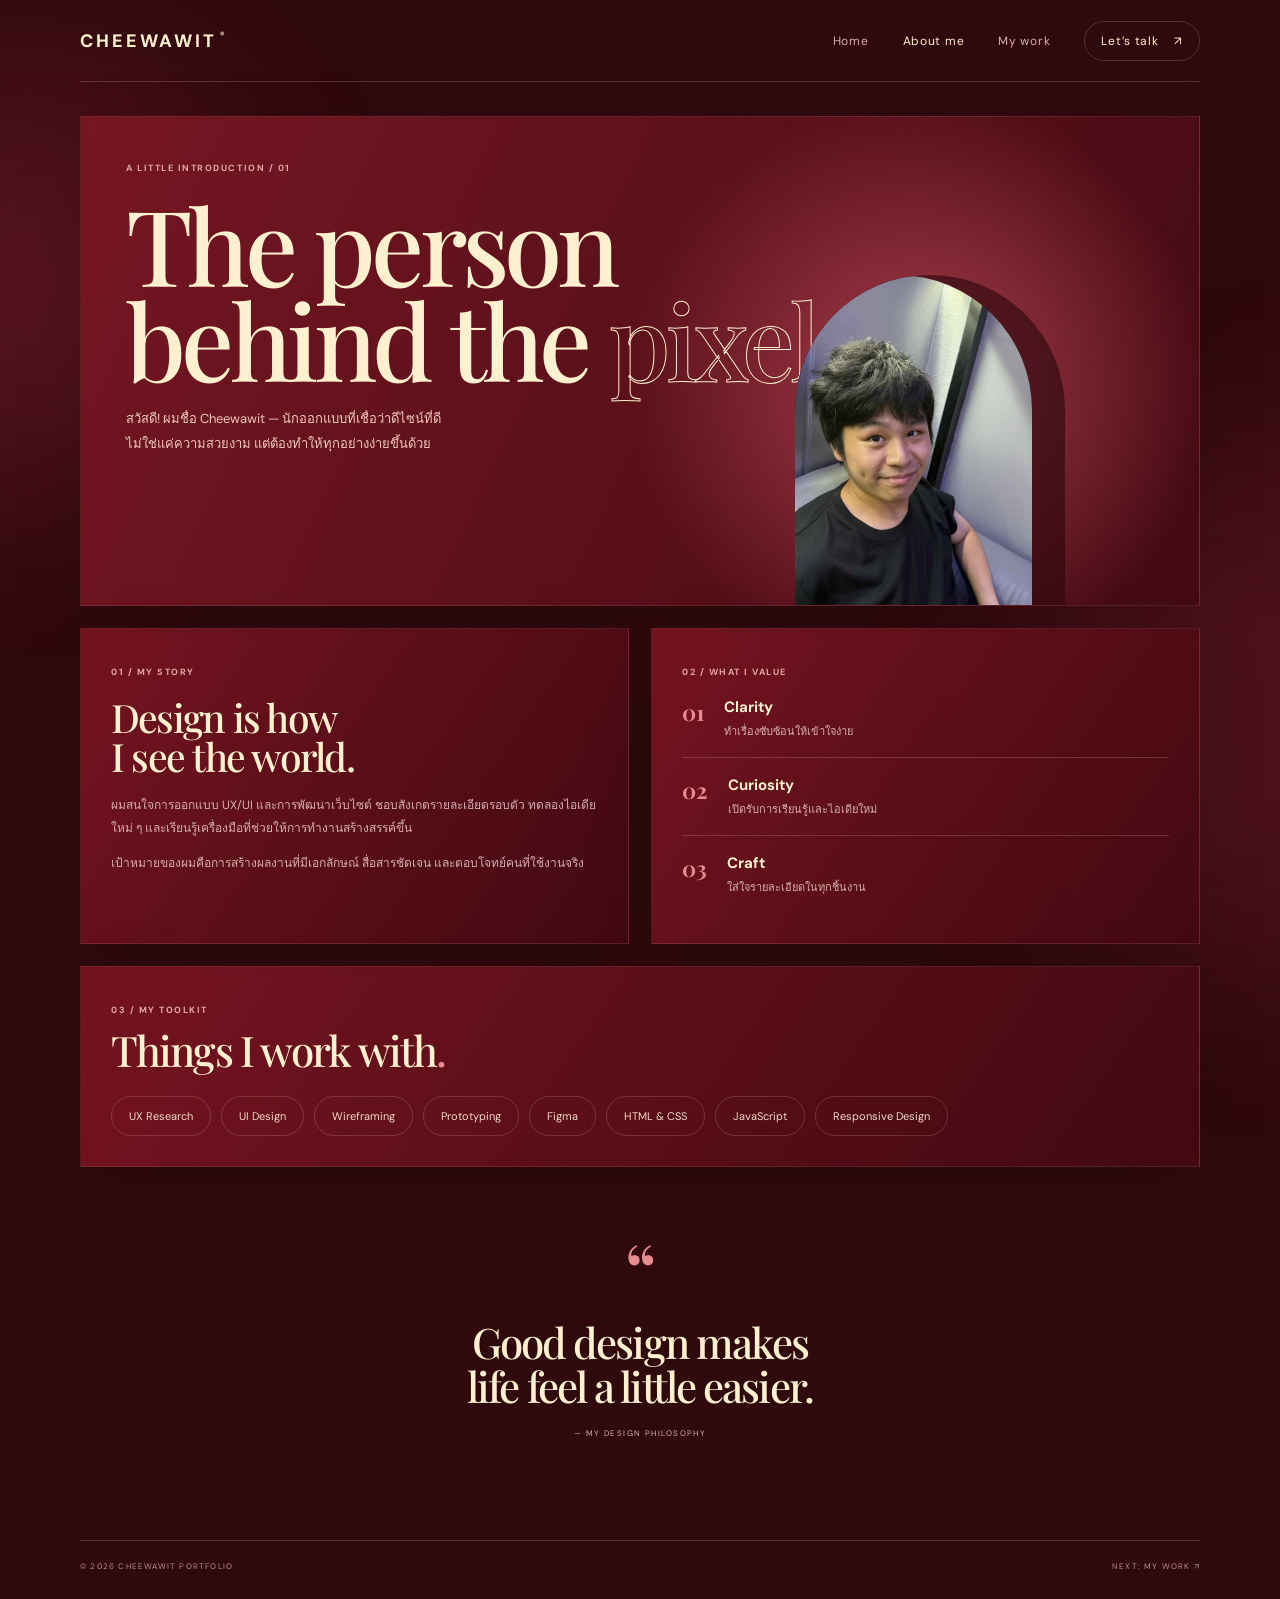
==== commit 1472b4e4: "Update about.html" ====
--- a/about.html
+++ b/about.html
@@ -9,7 +9,7 @@
 <body><div class="ambient ambient-one"></div><div class="ambient ambient-two"></div>
 <header class="site-header"><a class="brand" href="index.html">CHEEWAWIT<span>®</span></a><button class="menu-toggle" aria-label="เปิดเมนู" aria-expanded="false">☰</button><nav class="nav"><a href="index.html">Home</a><a class="active" href="about.html">About me</a><a href="mywork.html">My work</a><a class="nav-contact" href="index.html#contact">Let’s talk <span>↗</span></a></nav></header>
 <main class="container">
-  <section class="page-hero panel about-hero"><div class="section-kicker">A LITTLE INTRODUCTION / 01</div><h1 class="serif">The person<br>behind the <em>pixels.</em></h1><p>สวัสดี! ผมชื่อ Cheewawit — นักออกแบบที่เชื่อว่าดีไซน์ที่ดี<br>ไม่ใช่แค่ความสวยงาม แต่ต้องทำให้ทุกอย่างง่ายขึ้นด้วย</p><div class="about-portrait"><div class="portrait large"><div class="portrait-hair"></div><div class="portrait-face"><i class="eye eye-left"></i><i class="eye eye-right"></i><i class="nose"></i><i class="lips"></i></div><div class="portrait-neck"></div><div class="portrait-shirt"></div><div class="portrait-glasses"></div></div></div><span class="side-note">CURIOUS MIND · CREATIVE HEART</span></section>
+  <section class="page-hero panel about-hero"><div class="section-kicker">A LITTLE INTRODUCTION / 01</div><h1 class="serif">The person<br>behind the <em>pixels.</em></h1><p>สวัสดี! ผมชื่อ Cheewawit — นักออกแบบที่เชื่อว่าดีไซน์ที่ดี<br>ไม่ใช่แค่ความสวยงาม แต่ต้องทำให้ทุกอย่างง่ายขึ้นด้วย</p><div class="about-portrait"><div class="about-portrait"><div class="photo-frame large"><img src="profile.jpg" alt="Cheewawit"></div></div><span class="side-note">CURIOUS MIND · CREATIVE HEART</span></section>
   <section class="about-columns"><article class="panel bio-card"><span class="section-kicker">01 / MY STORY</span><h2 class="serif">Design is how<br>I see the world.</h2><p>ผมสนใจการออกแบบ UX/UI และการพัฒนาเว็บไซต์ ชอบสังเกตรายละเอียดรอบตัว ทดลองไอเดียใหม่ ๆ และเรียนรู้เครื่องมือที่ช่วยให้การทำงานสร้างสรรค์ขึ้น</p><p>เป้าหมายของผมคือการสร้างผลงานที่มีเอกลักษณ์ สื่อสารชัดเจน และตอบโจทย์คนที่ใช้งานจริง</p></article><article class="panel values-card"><span class="section-kicker">02 / WHAT I VALUE</span><div class="value-row"><b>01</b><div><h3>Clarity</h3><p>ทำเรื่องซับซ้อนให้เข้าใจง่าย</p></div></div><div class="value-row"><b>02</b><div><h3>Curiosity</h3><p>เปิดรับการเรียนรู้และไอเดียใหม่</p></div></div><div class="value-row"><b>03</b><div><h3>Craft</h3><p>ใส่ใจรายละเอียดในทุกชิ้นงาน</p></div></div></article></section>
   <section class="panel skills-panel"><span class="section-kicker">03 / MY TOOLKIT</span><h2 class="serif">Things I work with<span>.</span></h2><div class="skill-tags"><span>UX Research</span><span>UI Design</span><span>Wireframing</span><span>Prototyping</span><span>Figma</span><span>HTML & CSS</span><span>JavaScript</span><span>Responsive Design</span></div></section>
   <section class="quote-panel"><span>“</span><h2 class="serif">Good design makes<br>life feel a little easier.</h2><small>— MY DESIGN PHILOSOPHY</small></section>
--- a/style.css
+++ b/style.css
@@ -5,3 +5,8 @@
 .page-hero{margin-top:34px;min-height:410px;padding:45px;background:radial-gradient(circle at 75% 55%,#a83e4c,transparent 33%),linear-gradient(115deg,#751622,#420a12)}.page-hero h1{font-size:clamp(58px,9vw,105px);line-height:.9;margin:22px 0}.page-hero h1 em{color:transparent;-webkit-text-stroke:1px var(--cream);font-style:normal}.page-hero p{font-size:13px;line-height:1.9;color:#f0c9bc}.about-hero{min-height:490px}.about-portrait{position:absolute;right:12%;bottom:0;width:270px;height:330px;border-radius:150px 150px 0 0;background:rgba(40,5,10,.6);display:flex;align-items:end;justify-content:center;overflow:hidden}.portrait.large{transform:scale(1.12);transform-origin:bottom center}.side-note{position:absolute;right:35px;top:50%;writing-mode:vertical-rl;font-size:8px;letter-spacing:.2em;color:#efb5ad}.about-columns{display:grid;grid-template-columns:1fr 1fr;gap:22px;margin-top:22px}.bio-card,.values-card,.skills-panel{padding:30px}.bio-card h2,.values-card h2{font-size:39px;line-height:1;margin:18px 0}.bio-card p{font-size:12px;color:var(--muted);line-height:1.9}.value-row{display:flex;gap:20px;border-bottom:1px solid var(--line);padding:17px 0}.value-row:last-child{border:0}.value-row>b{font-family:var(--serif);font-size:22px;color:var(--pink)}.value-row h3{font-size:15px;margin:0 0 5px}.value-row p{font-size:11px;color:var(--muted);margin:0}.skills-panel{margin-top:22px}.skills-panel h2{font-size:42px;margin-bottom:25px}.skill-tags{display:flex;gap:10px;flex-wrap:wrap}.skill-tags span{border:1px solid var(--line);border-radius:30px;padding:12px 17px;font-size:11px;color:#f3d9c7}.quote-panel{text-align:center;padding:75px 20px}.quote-panel>span{font-family:var(--serif);font-size:80px;color:var(--pink);line-height:.7}.quote-panel h2{font-size:42px;line-height:1.05;margin:12px}.quote-panel small{font-size:8px;letter-spacing:.18em;color:var(--muted)}.work-hero{min-height:350px}.work-hero h1{font-size:100px}.work-stamp{position:absolute;right:9%;top:30%;width:130px;height:130px;border:1px solid var(--cream);border-radius:50%;display:grid;place-items:center;text-align:center;font-family:var(--serif);font-size:18px;line-height:1.1;transform:rotate(12deg)}.filter-row{display:flex;justify-content:space-between;align-items:center;margin:48px 0 20px}.filters{display:flex;gap:8px;flex-wrap:wrap}.filter{background:transparent;color:var(--muted);border:1px solid var(--line);border-radius:30px;padding:9px 14px;font-size:8px;letter-spacing:.1em;cursor:pointer}.filter.active,.filter:hover{background:var(--cream);color:#3a0a10}.works-grid{display:grid;grid-template-columns:1fr 1fr;gap:28px 22px}.work-item{min-width:0}.work-visual{height:300px;position:relative;overflow:hidden;padding:22px}.visual-atelier{background:linear-gradient(135deg,#dba39a,#601421);color:#350a10}.visual-nav,.noir-top{display:flex;justify-content:space-between;font-size:9px;letter-spacing:.14em}.visual-big{font-family:var(--serif);font-size:clamp(45px,7vw,76px);line-height:.9;margin:55px 0 0 10px}.visual-big i,.noir-title i,.travel-title i,.editorial-title i{color:transparent;-webkit-text-stroke:1px currentColor}.visual-bottom{position:absolute;bottom:20px;left:22px;font-size:8px;letter-spacing:.16em}.visual-mood{background:linear-gradient(140deg,#f1d5ba,#d98283);color:#48111a;text-align:center}.mood-label{font-family:var(--serif);font-size:42px;line-height:.8;text-align:left}.mood-sun{width:145px;height:145px;border-radius:50%;background:#fff0d4;margin:12px auto;display:grid;place-items:center;font-size:70px;color:#bb6d71}.mood-bottom{font-size:8px;letter-spacing:.18em}.visual-noir{background:linear-gradient(130deg,#101216,#33323a);color:#eee0cf}.noir-title{font-family:var(--serif);font-size:54px;line-height:.85;margin:45px 0 0 12px}.film-strip{position:absolute;bottom:18px;left:22px;right:22px;display:flex;gap:5px}.film-strip i{height:42px;flex:1;background:linear-gradient(145deg,#a85a50,#1c1c22);border:3px solid #eee0cf}.visual-brand{background:#e6d5c4;color:#301016}.brand-mark{font-family:var(--serif);font-size:125px;line-height:.8;position:absolute;right:24px;top:20px;color:#8f3942}.brand-title{font-weight:800;font-size:30px;letter-spacing:.1em;position:absolute;left:24px;bottom:55px}.brand-sub{position:absolute;bottom:20px;left:24px;font-size:8px;letter-spacing:.18em}.visual-travel{background:linear-gradient(140deg,#e7a18c,#8e3b49);color:#360b13}.travel-top{font-size:9px;letter-spacing:.2em}.travel-title{font-family:var(--serif);font-size:48px;line-height:.9;margin-top:40px}.travel-cards{display:flex;gap:6px;position:absolute;bottom:20px;left:20px;right:20px}.travel-cards span{flex:1;background:rgba(255,239,214,.65);padding:22px 6px 8px;font-size:7px}.visual-editorial{background:radial-gradient(circle at 75% 50%,#b64c5a,transparent 35%),#4b0c15}.editorial-small{font-size:8px;letter-spacing:.15em}.editorial-title{font-family:var(--serif);font-size:60px;line-height:.85;margin:48px 0 0 15px}.editorial-circle{position:absolute;right:28px;top:70px;width:120px;height:120px;border:1px solid #f4d7bb;border-radius:50%}.editorial-footer{position:absolute;bottom:18px;left:22px;font-size:8px;letter-spacing:.16em}.work-info{display:flex;justify-content:space-between;padding:13px 1px}.work-info span{font-size:8px;letter-spacing:.15em;color:#e5a6a4}.work-info h2{font-family:var(--serif);font-size:23px;font-weight:500;margin:4px 0}.work-info p{font-size:10px;color:var(--muted);margin:0}.work-info>b{font-size:9px;color:var(--muted);font-weight:500}.contact-strip{margin:55px 0 0;padding:32px;display:flex;justify-content:space-between;align-items:center}.contact-strip h2{font-size:46px;line-height:.9;margin:12px 0 0}
 @media(max-width:700px){.container,.site-header,footer{width:calc(100% - 28px)}.site-header{height:68px}.menu-toggle{display:block}.nav{display:none;position:absolute;top:67px;left:0;right:0;background:#400a11;padding:20px;flex-direction:column;align-items:stretch;gap:18px;border:1px solid var(--line)}.nav.open{display:flex}.nav-contact{text-align:center}.hero{margin-top:18px;padding:20px 18px 16px;min-height:470px}.hero-word{font-size:clamp(75px,19vw,130px);margin-top:38px}.hero-copy{height:250px}.portrait-wrap{height:250px;width:220px;transform:translateX(-48%) scale(.78);transform-origin:bottom center}.hero-skills{font-size:23px}.hero-title{font-size:clamp(38px,9vw,56px);align-self:flex-start;margin-top:65px}.hero-title small{font-size:8px}.hero-bottom{font-size:7px;letter-spacing:.06em;gap:8px}.intro-grid,.about-columns,.project-grid,.works-grid{grid-template-columns:1fr}.intro-grid>.panel{min-height:220px}.process-list{gap:7px}.process-list small{font-size:8px}.section-heading h2{font-size:42px}.work-section{padding:55px 0}.project-grid{gap:12px}.mock-browser,.mock-phone{height:250px}.contact-panel{padding:26px;min-height:410px;align-items:flex-start}.contact-panel h2{font-size:44px}.contact-orb{width:135px;height:135px;font-size:17px;position:absolute;right:20px;bottom:60px}.contact-foot{left:20px;right:20px;font-size:6px;gap:10px}.page-hero{padding:28px 22px;margin-top:18px}.page-hero h1{font-size:58px}.about-hero{min-height:590px}.about-hero p{font-size:11px;position:relative;z-index:2}.about-portrait{right:50%;transform:translateX(50%);width:230px;height:285px}.side-note{right:15px;top:45%;font-size:7px}.bio-card,.values-card,.skills-panel{padding:23px}.skills-panel h2{font-size:34px}.quote-panel h2{font-size:32px}.work-hero{min-height:360px}.work-hero h1{font-size:75px}.work-stamp{width:95px;height:95px;font-size:14px;right:8%;top:43%}.filter-row{align-items:flex-start;flex-direction:column;gap:15px;margin:35px 0 18px}.filters{gap:6px}.filter{padding:8px 10px;font-size:7px}.work-visual{height:270px}.contact-strip{padding:24px;gap:15px;align-items:flex-end}.contact-strip h2{font-size:37px}.contact-strip .button{font-size:7px;padding:11px 13px}footer{font-size:7px}}
 @media(min-width:701px) and (max-width:900px){.hero-word{font-size:17vw}.portrait-wrap{transform:translateX(-50%) scale(.85);transform-origin:bottom}.hero-title{font-size:65px}.about-portrait{right:5%}}
+/* Photo */
+.photo-frame{position:relative;width:190px;height:270px;overflow:hidden;border-radius:95px 95px 0 0;z-index:1}
+.photo-frame img{position:absolute;top:0;left:0;width:100%;height:100%;object-fit:cover;object-position:center 15%;display:block}
+.photo-frame.small{width:115px;height:145px;border-radius:4px}
+.photo-frame.large{width:100%;height:100%;border-radius:0}
